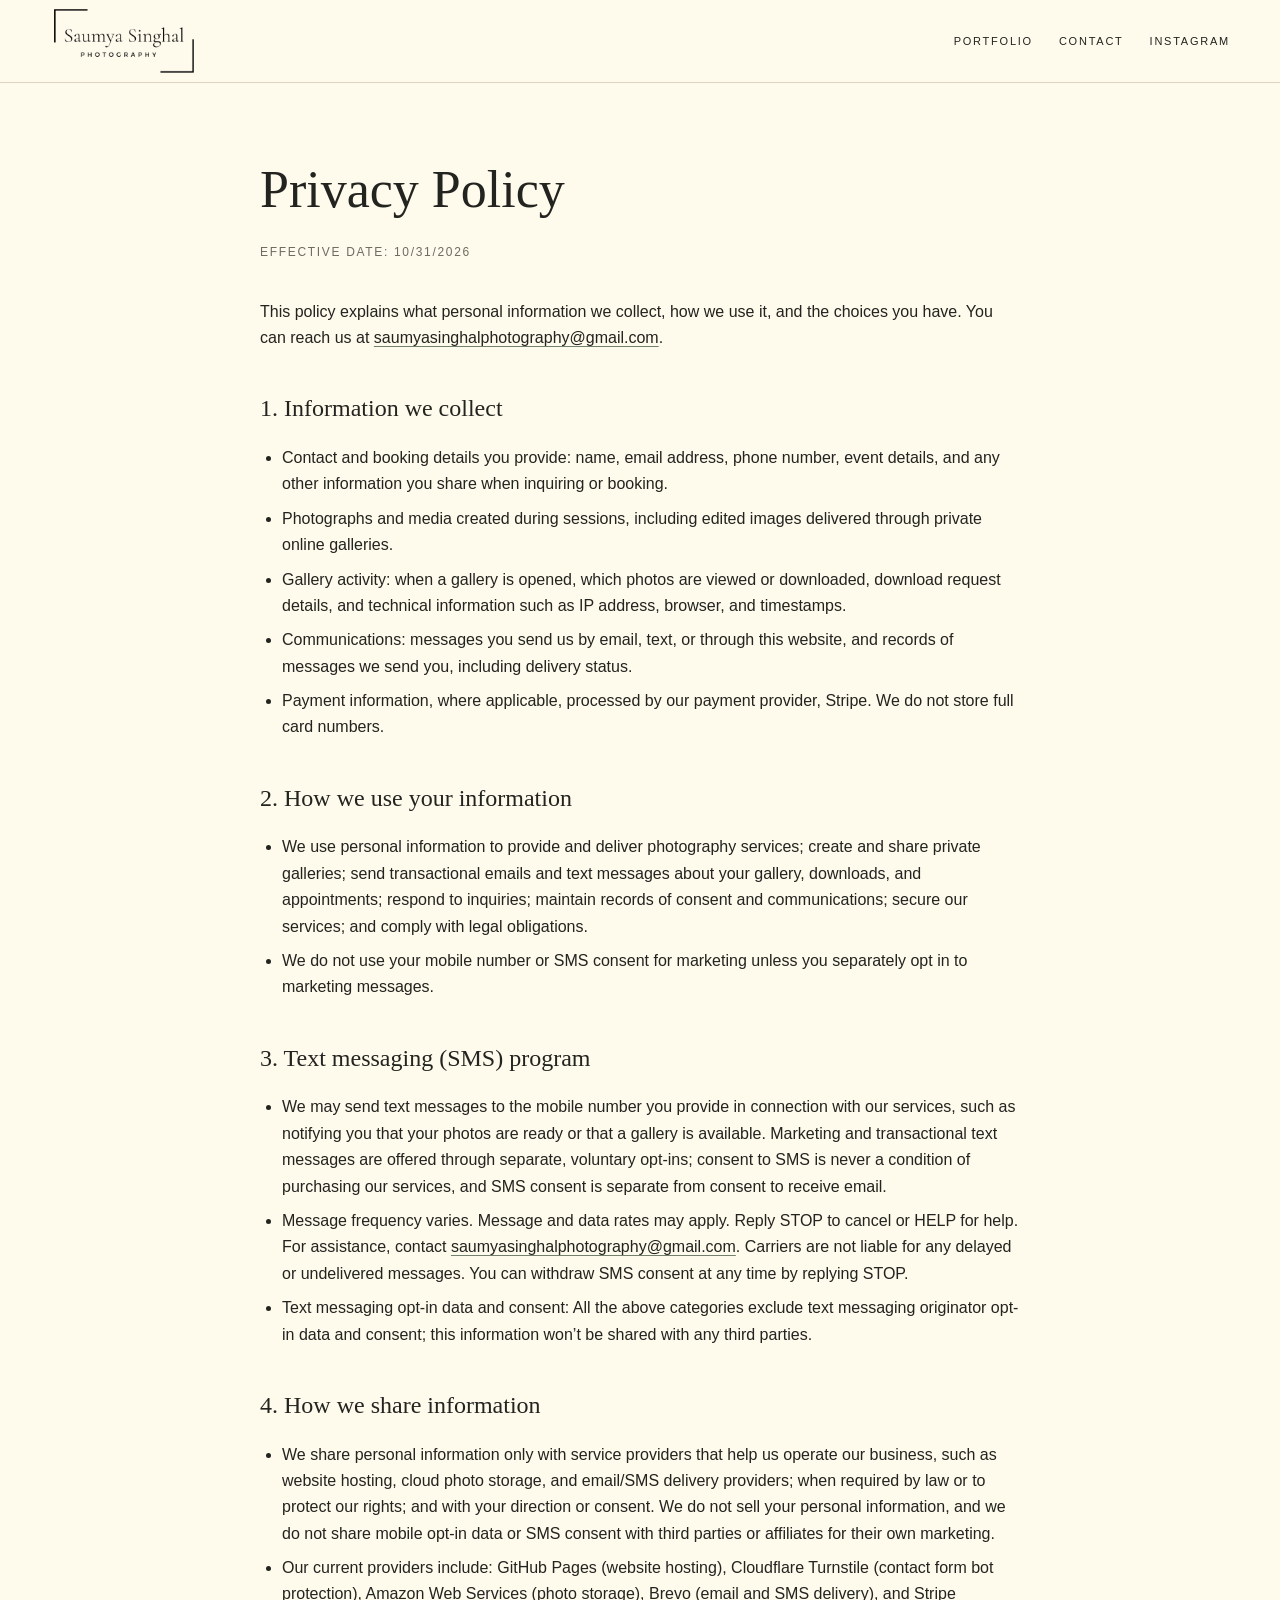
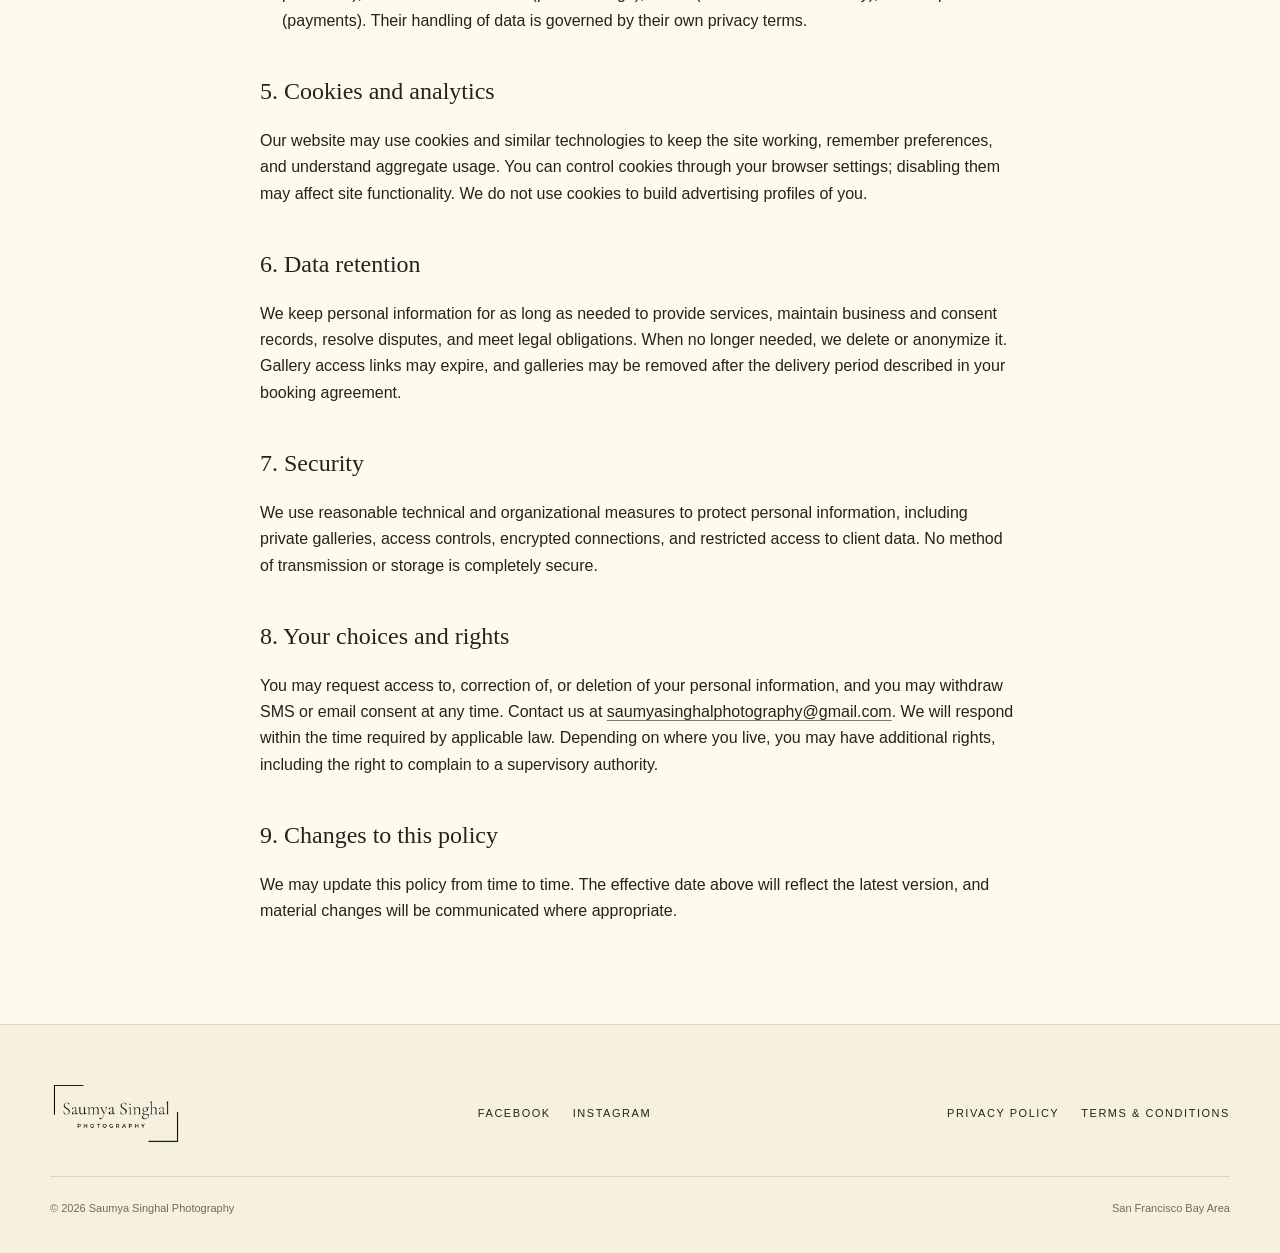
==== privacy-policy/index.html @ 8bdfc748 "Add static marketing site - Recreate the studio site as plain HTML/CSS/JS with no build step - Pull " ====
<!doctype html>
<html lang="en">
<head>
  <meta charset="utf-8">
  <meta name="viewport" content="width=device-width, initial-scale=1">
  <title>Privacy Policy | Saumya Singhal Photography</title>
  <meta name="description" content="How Saumya Singhal Photography collects, uses, and protects your personal information.">
  <link rel="canonical" href="https://saumyasinghal.photography/privacy-policy/">
  <meta name="theme-color" content="#fefaec">
  <link rel="icon" href="../assets/favicon.png" sizes="64x64" type="image/png">
  <link rel="stylesheet" href="../css/site.css">
  <script src="../js/site.js" defer></script>
</head>
<body>
  <a class="skip-link" href="#main">Skip to content</a>
  <header class="site-header">
    <div class="wrap">
      <a class="brand" href="../" aria-label="Saumya Singhal Photography home">
        <img src="../assets/logo.png" alt="Saumya Singhal Photography" width="424" height="206">
      </a>
      <button aria-controls="site-nav" aria-expanded="false" class="nav-toggle" type="button">Menu</button>
      <nav aria-label="Main" class="site-nav" id="site-nav">
        <a href="../#portfolio">Portfolio</a>
        <a href="../#contact">Contact</a>
        <a href="https://www.instagram.com/saumyasinghalphotography" rel="noreferrer" target="_blank">Instagram</a>
      </nav>
    </div>
  </header>

  <main class="legal" id="main">
    <div class="wrap">
      <h1>Privacy Policy</h1>
      <p class="effective">Effective date: 10/31/2026</p>

      <p>This policy explains what personal information we collect, how we use it, and the choices you have. You can reach us at <a href="mailto:saumyasinghalphotography@gmail.com">saumyasinghalphotography@gmail.com</a>.</p>

      <h2>1. Information we collect</h2>
      <ul>
        <li>Contact and booking details you provide: name, email address, phone number, event details, and any other information you share when inquiring or booking.</li>
        <li>Photographs and media created during sessions, including edited images delivered through private online galleries.</li>
        <li>Gallery activity: when a gallery is opened, which photos are viewed or downloaded, download request details, and technical information such as IP address, browser, and timestamps.</li>
        <li>Communications: messages you send us by email, text, or through this website, and records of messages we send you, including delivery status.</li>
        <li>Payment information, where applicable, processed by our payment provider, Stripe. We do not store full card numbers.</li>
      </ul>

      <h2>2. How we use your information</h2>
      <ul>
        <li>We use personal information to provide and deliver photography services; create and share private galleries; send transactional emails and text messages about your gallery, downloads, and appointments; respond to inquiries; maintain records of consent and communications; secure our services; and comply with legal obligations.</li>
        <li>We do not use your mobile number or SMS consent for marketing unless you separately opt in to marketing messages.</li>
      </ul>

      <h2>3. Text messaging (SMS) program</h2>
      <ul>
        <li>We may send text messages to the mobile number you provide in connection with our services, such as notifying you that your photos are ready or that a gallery is available. Marketing and transactional text messages are offered through separate, voluntary opt-ins; consent to SMS is never a condition of purchasing our services, and SMS consent is separate from consent to receive email.</li>
        <li>Message frequency varies. Message and data rates may apply. Reply STOP to cancel or HELP for help. For assistance, contact <a href="mailto:saumyasinghalphotography@gmail.com">saumyasinghalphotography@gmail.com</a>. Carriers are not liable for any delayed or undelivered messages. You can withdraw SMS consent at any time by replying STOP.</li>
        <li>Text messaging opt-in data and consent: All the above categories exclude text messaging originator opt-in data and consent; this information won’t be shared with any third parties.</li>
      </ul>

      <h2>4. How we share information</h2>
      <ul>
        <li>We share personal information only with service providers that help us operate our business, such as website hosting, cloud photo storage, and email/SMS delivery providers; when required by law or to protect our rights; and with your direction or consent. We do not sell your personal information, and we do not share mobile opt-in data or SMS consent with third parties or affiliates for their own marketing.</li>
        <li>Our current providers include: GitHub Pages (website hosting), Cloudflare Turnstile (contact form bot protection), Amazon Web Services (photo storage), Brevo (email and SMS delivery), and Stripe (payments). Their handling of data is governed by their own privacy terms.</li>
      </ul>

      <h2>5. Cookies and analytics</h2>
      <p>Our website may use cookies and similar technologies to keep the site working, remember preferences, and understand aggregate usage. You can control cookies through your browser settings; disabling them may affect site functionality. We do not use cookies to build advertising profiles of you.</p>

      <h2>6. Data retention</h2>
      <p>We keep personal information for as long as needed to provide services, maintain business and consent records, resolve disputes, and meet legal obligations. When no longer needed, we delete or anonymize it. Gallery access links may expire, and galleries may be removed after the delivery period described in your booking agreement.</p>

      <h2>7. Security</h2>
      <p>We use reasonable technical and organizational measures to protect personal information, including private galleries, access controls, encrypted connections, and restricted access to client data. No method of transmission or storage is completely secure.</p>

      <h2>8. Your choices and rights</h2>
      <p>You may request access to, correction of, or deletion of your personal information, and you may withdraw SMS or email consent at any time. Contact us at <a href="mailto:saumyasinghalphotography@gmail.com">saumyasinghalphotography@gmail.com</a>. We will respond within the time required by applicable law. Depending on where you live, you may have additional rights, including the right to complain to a supervisory authority.</p>

      <h2>9. Changes to this policy</h2>
      <p>We may update this policy from time to time. The effective date above will reflect the latest version, and material changes will be communicated where appropriate.</p>
    </div>
  </main>

  <footer class="site-footer">
    <div class="wrap">
      <div class="footer-inner">
        <a class="footer-brand" href="../" aria-label="Saumya Singhal Photography home">
          <img src="../assets/logo.png" alt="Saumya Singhal Photography" width="424" height="206">
        </a>
        <nav aria-label="Social" class="footer-links">
          <a href="https://www.facebook.com/101149165152629" rel="noreferrer" target="_blank">Facebook</a>
          <a href="https://www.instagram.com/saumyasinghalphotography" rel="noreferrer" target="_blank">Instagram</a>
        </nav>
        <nav aria-label="Legal" class="footer-links">
          <a href="../privacy-policy/">Privacy Policy</a>
          <a href="../terms-conditions/">Terms &amp; Conditions</a>
        </nav>
      </div>
      <div class="footer-bottom">
        <span>&copy; <span id="year">2026</span> Saumya Singhal Photography</span>
        <span>San Francisco Bay Area</span>
      </div>
    </div>
  </footer>
</body>
</html>
---- css/site.css ----
/* Saumya Singhal Photography — static site styles. */

:root {
  --cream: #fefaec;
  --cream-deep: #f6f0df;
  --ink: #23231f;
  --muted: #6f6b60;
  --line: #ddd5c2;
  --sage: #71816d;
  --sage-dark: #5c6b58;
  --white: #fffdf6;
  --shadow: 0 18px 50px rgb(35 35 31 / 14%);
  --serif: Georgia, "Times New Roman", serif;
  --sans: "Helvetica Neue", Arial, "Segoe UI", Roboto, sans-serif;
}

* {
  box-sizing: border-box;
}

html {
  scroll-behavior: smooth;
}

body {
  margin: 0;
  background: var(--cream);
  color: var(--ink);
  font-family: var(--sans);
  font-size: 16px;
  line-height: 1.65;
}

img {
  display: block;
  max-width: 100%;
  height: auto;
}

a {
  color: inherit;
  text-decoration-color: var(--sage);
  text-underline-offset: 3px;
}

a:hover {
  color: var(--sage-dark);
}

:focus-visible {
  outline: 2px solid var(--sage-dark);
  outline-offset: 3px;
}

.skip-link {
  position: absolute;
  top: -60px;
  left: 16px;
  z-index: 100;
  padding: 10px 16px;
  background: var(--ink);
  color: var(--cream);
  text-decoration: none;
}

.skip-link:focus {
  top: 12px;
}

.wrap {
  width: min(1180px, calc(100% - 48px));
  margin: 0 auto;
}

/* Header */

.site-header {
  position: sticky;
  top: 0;
  z-index: 40;
  background: rgb(254 250 236 / 94%);
  border-bottom: 1px solid var(--line);
  backdrop-filter: blur(8px);
}

.site-header .wrap {
  display: flex;
  min-height: 82px;
  align-items: center;
  justify-content: space-between;
  gap: 24px;
}

.brand img {
  width: 148px;
  height: auto;
}

.site-nav {
  display: flex;
  align-items: center;
  gap: 26px;
  font-size: 11px;
  letter-spacing: 0.16em;
  text-transform: uppercase;
}

.site-nav a {
  text-decoration: none;
}

.site-nav a:hover {
  text-decoration: underline;
}

.nav-toggle {
  display: none;
  padding: 8px 12px;
  border: 1px solid var(--line);
  background: transparent;
  color: var(--ink);
  font: inherit;
  font-size: 11px;
  letter-spacing: 0.12em;
  text-transform: uppercase;
}

.button {
  display: inline-block;
  padding: 14px 28px;
  border: 1px solid var(--ink);
  background: var(--ink);
  color: var(--cream);
  font-size: 11px;
  letter-spacing: 0.16em;
  text-decoration: none;
  text-transform: uppercase;
  transition: background 150ms ease, color 150ms ease;
}

.button:hover {
  background: transparent;
  color: var(--ink);
}

/* Hero */

.hero {
  position: relative;
  display: grid;
  min-height: min(760px, 88vh);
  align-items: end;
  overflow: hidden;
  background: var(--ink);
}

.hero-image {
  position: absolute;
  inset: 0;
  width: 100%;
  height: 100%;
  object-fit: cover;
  opacity: 0.74;
}

.hero-copy {
  position: relative;
  z-index: 1;
  width: min(640px, calc(100% - 48px));
  margin: 0 auto;
  padding: 96px 0 72px;
  color: var(--white);
  text-align: center;
  text-shadow: 0 2px 20px rgb(0 0 0 / 35%);
}

.eyebrow {
  margin: 0 0 14px;
  font-size: 10px;
  letter-spacing: 0.26em;
  text-transform: uppercase;
}

.hero h1 {
  margin: 0 0 18px;
  font-family: var(--serif);
  font-size: clamp(44px, 7vw, 84px);
  font-weight: 400;
  letter-spacing: -0.02em;
  line-height: 1;
}

.hero p {
  max-width: 560px;
  margin: 0 auto 30px;
  font-size: 16px;
  line-height: 1.75;
}

.hero .button {
  border-color: var(--cream);
  background: var(--cream);
  color: var(--ink);
}

.hero .button:hover {
  background: transparent;
  color: var(--cream);
}

/* Sections */

.section {
  padding: 84px 0;
}

.section + .section {
  border-top: 1px solid var(--line);
}

.section-heading {
  max-width: 640px;
  margin: 0 auto 52px;
  text-align: center;
}

.section-heading h2 {
  margin: 0;
  font-family: var(--serif);
  font-size: clamp(30px, 4vw, 46px);
  font-weight: 400;
  letter-spacing: -0.02em;
  line-height: 1.15;
}

.section-heading p:last-child {
  margin-bottom: 0;
  color: var(--muted);
}

/* Portfolio */

.portfolio-group + .portfolio-group {
  margin-top: 64px;
}

.portfolio-group h3 {
  margin: 0 0 6px;
  font-family: var(--serif);
  font-size: clamp(24px, 3vw, 32px);
  font-weight: 400;
}

.portfolio-group .group-copy {
  margin: 0 0 22px;
  color: var(--muted);
  font-size: 14px;
}

.gallery-grid {
  display: grid;
  grid-template-columns: repeat(3, minmax(0, 1fr));
  gap: 16px;
}

.gallery-item {
  padding: 0;
  border: 0;
  background: var(--cream-deep);
  cursor: zoom-in;
  overflow: hidden;
}

.gallery-item img {
  width: 100%;
  height: 100%;
  aspect-ratio: 4 / 5;
  object-fit: cover;
  transition: transform 400ms ease, opacity 400ms ease;
}

.gallery-item:hover img {
  opacity: 0.92;
  transform: scale(1.02);
}

/* Contact */

.contact .wrap {
  display: grid;
  grid-template-columns: minmax(0, 0.8fr) minmax(0, 1.2fr);
  gap: 64px;
  align-items: start;
}

.contact-intro h2 {
  margin: 0 0 18px;
  font-family: var(--serif);
  font-size: clamp(32px, 4vw, 48px);
  font-weight: 400;
  letter-spacing: -0.02em;
  line-height: 1.1;
}

.contact-intro p {
  color: var(--muted);
}

.contact-details {
  margin-top: 28px;
  font-size: 14px;
}

.contact-details a {
  font-weight: 600;
}

.contact-form {
  display: grid;
  gap: 18px;
}

.field-row {
  display: grid;
  grid-template-columns: repeat(2, minmax(0, 1fr));
  gap: 18px;
}

.field {
  display: grid;
  gap: 7px;
  color: var(--muted);
  font-size: 10px;
  letter-spacing: 0.14em;
  text-transform: uppercase;
}

.field input,
.field textarea {
  width: 100%;
  padding: 12px 14px;
  border: 1px solid var(--line);
  border-radius: 0;
  background: var(--white);
  color: var(--ink);
  font: inherit;
  font-size: 15px;
  letter-spacing: normal;
  text-transform: none;
}

.field textarea {
  min-height: 130px;
  resize: vertical;
}

.field input:focus,
.field textarea:focus {
  border-color: var(--sage);
  outline: 2px solid rgb(113 129 109 / 25%);
}

.honeypot {
  position: absolute;
  left: -9999px;
  width: 1px;
  height: 1px;
  overflow: hidden;
}

.form-footer {
  display: flex;
  flex-wrap: wrap;
  align-items: center;
  justify-content: space-between;
  gap: 16px;
}

.form-footer .button {
  cursor: pointer;
}

.form-footer .button[disabled] {
  cursor: wait;
  opacity: 0.6;
}

.form-note {
  margin: 0;
  color: var(--muted);
  font-size: 11px;
  line-height: 1.6;
}

.form-status {
  margin: 0;
  padding: 12px 14px;
  border: 1px solid var(--line);
  font-size: 14px;
}

.form-status:empty {
  display: none;
}

.form-status[data-state="error"] {
  border-color: #b46b5f;
  background: #f7e8e4;
  color: #7d3b31;
}

.form-status[data-state="success"] {
  border-color: var(--sage);
  background: #edf2ea;
  color: #3f513c;
}

.turnstile-wrap {
  min-height: 65px;
}

/* Footer */

.site-footer {
  padding: 56px 0 36px;
  border-top: 1px solid var(--line);
  background: var(--cream-deep);
}

.footer-inner {
  display: flex;
  flex-wrap: wrap;
  align-items: center;
  justify-content: space-between;
  gap: 24px;
}

.footer-brand img {
  width: 132px;
}

.footer-links {
  display: flex;
  flex-wrap: wrap;
  gap: 22px;
  font-size: 11px;
  letter-spacing: 0.14em;
  text-transform: uppercase;
}

.footer-links a {
  text-decoration: none;
}

.footer-links a:hover {
  text-decoration: underline;
}

.footer-bottom {
  display: flex;
  flex-wrap: wrap;
  justify-content: space-between;
  gap: 12px;
  margin-top: 30px;
  padding-top: 22px;
  border-top: 1px solid var(--line);
  color: var(--muted);
  font-size: 11px;
}

/* Lightbox */

.lightbox {
  width: min(1100px, calc(100% - 32px));
  max-width: none;
  max-height: calc(100vh - 40px);
  padding: 0;
  border: 0;
  background: transparent;
  color: var(--white);
}

.lightbox::backdrop {
  background: rgb(20 20 18 / 92%);
}

.lightbox figure {
  display: grid;
  margin: 0;
  gap: 12px;
  justify-items: center;
}

.lightbox img {
  max-height: calc(100vh - 140px);
  width: auto;
  max-width: 100%;
  object-fit: contain;
}

.lightbox figcaption {
  font-size: 12px;
  letter-spacing: 0.12em;
  text-transform: uppercase;
}

.lightbox-close,
.lightbox-prev,
.lightbox-next {
  position: fixed;
  display: grid;
  width: 46px;
  height: 46px;
  place-items: center;
  border: 1px solid rgb(255 255 255 / 35%);
  border-radius: 50%;
  background: rgb(0 0 0 / 35%);
  color: var(--white);
  font-size: 22px;
  line-height: 1;
  cursor: pointer;
}

.lightbox-close {
  top: 20px;
  right: 20px;
}

.lightbox-prev {
  top: 50%;
  left: 18px;
  transform: translateY(-50%);
}

.lightbox-next {
  top: 50%;
  right: 18px;
  transform: translateY(-50%);
}

/* Legal pages */

.legal {
  padding: 64px 0 84px;
}

.legal .wrap {
  width: min(760px, calc(100% - 48px));
}

.legal h1 {
  margin: 0 0 10px;
  font-family: var(--serif);
  font-size: clamp(34px, 5vw, 52px);
  font-weight: 400;
}

.legal .effective {
  margin: 0 0 36px;
  color: var(--muted);
  font-size: 12px;
  letter-spacing: 0.14em;
  text-transform: uppercase;
}

.legal h2 {
  margin: 38px 0 10px;
  font-family: var(--serif);
  font-size: 24px;
  font-weight: 400;
}

.legal ul {
  padding-left: 22px;
}

.legal li {
  margin-bottom: 8px;
}

/* Responsive */

@media (max-width: 860px) {
  .nav-toggle {
    display: inline-block;
  }

  .site-nav {
    display: none;
    position: absolute;
    top: 82px;
    right: 0;
    left: 0;
    flex-direction: column;
    align-items: stretch;
    gap: 0;
    padding: 8px 24px 18px;
    border-bottom: 1px solid var(--line);
    background: var(--cream);
  }

  .site-nav[data-open="true"] {
    display: flex;
  }

  .site-nav a {
    padding: 12px 0;
    border-bottom: 1px solid var(--line);
  }

  .gallery-grid {
    grid-template-columns: repeat(2, minmax(0, 1fr));
  }

  .contact .wrap {
    grid-template-columns: minmax(0, 1fr);
    gap: 36px;
  }
}

@media (max-width: 560px) {
  .wrap {
    width: calc(100% - 32px);
  }

  .section {
    padding: 60px 0;
  }

  .field-row {
    grid-template-columns: minmax(0, 1fr);
  }

  .gallery-grid {
    gap: 10px;
  }

  .footer-inner,
  .footer-bottom {
    flex-direction: column;
    align-items: flex-start;
  }
}

@media (prefers-reduced-motion: reduce) {
  html {
    scroll-behavior: auto;
  }

  *,
  *::before,
  *::after {
    animation-duration: 0.01ms !important;
    transition-duration: 0.01ms !important;
  }
}

.lightbox-prev[hidden],
.lightbox-next[hidden] {
  display: none;
}
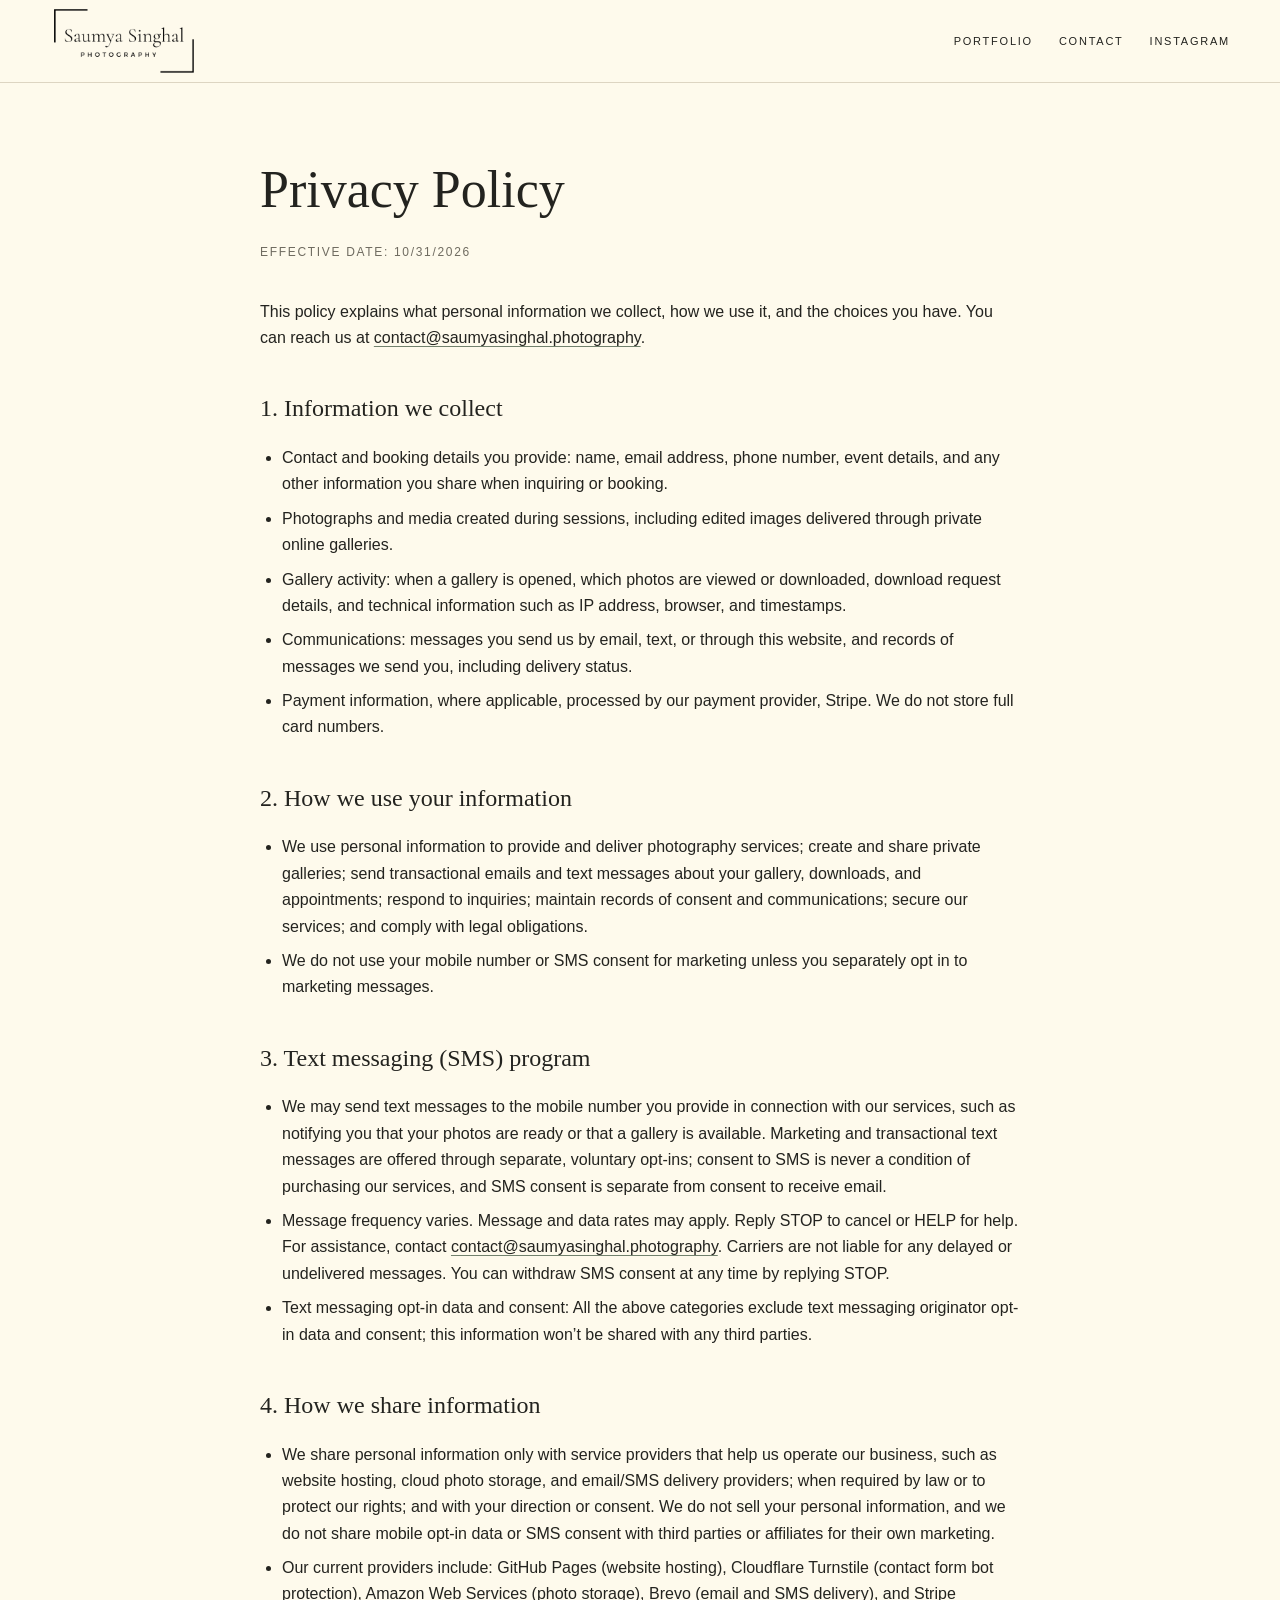
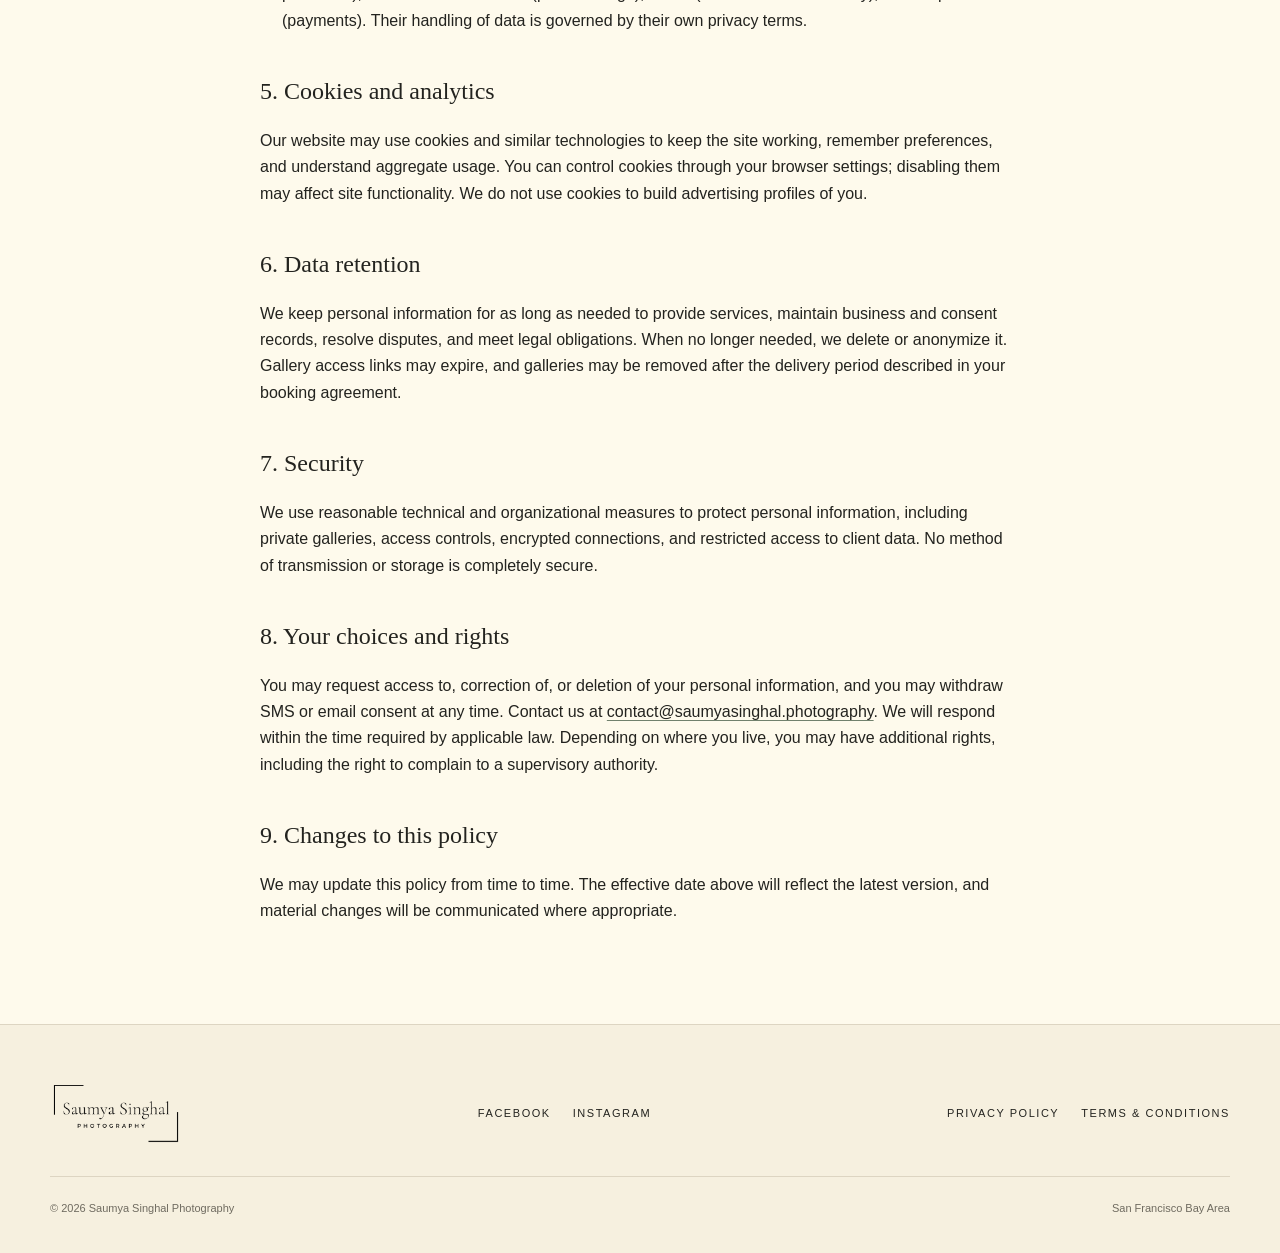
==== commit 9b7b0e5a: "Update contact email to contact@saumyasinghal.photography" ====
--- a/privacy-policy/index.html
+++ b/privacy-policy/index.html
@@ -32,7 +32,7 @@
       <h1>Privacy Policy</h1>
       <p class="effective">Effective date: 10/31/2026</p>
 
-      <p>This policy explains what personal information we collect, how we use it, and the choices you have. You can reach us at <a href="mailto:saumyasinghalphotography@gmail.com">saumyasinghalphotography@gmail.com</a>.</p>
+      <p>This policy explains what personal information we collect, how we use it, and the choices you have. You can reach us at <a href="mailto:contact@saumyasinghal.photography">contact@saumyasinghal.photography</a>.</p>
 
       <h2>1. Information we collect</h2>
       <ul>
@@ -52,7 +52,7 @@
       <h2>3. Text messaging (SMS) program</h2>
       <ul>
         <li>We may send text messages to the mobile number you provide in connection with our services, such as notifying you that your photos are ready or that a gallery is available. Marketing and transactional text messages are offered through separate, voluntary opt-ins; consent to SMS is never a condition of purchasing our services, and SMS consent is separate from consent to receive email.</li>
-        <li>Message frequency varies. Message and data rates may apply. Reply STOP to cancel or HELP for help. For assistance, contact <a href="mailto:saumyasinghalphotography@gmail.com">saumyasinghalphotography@gmail.com</a>. Carriers are not liable for any delayed or undelivered messages. You can withdraw SMS consent at any time by replying STOP.</li>
+        <li>Message frequency varies. Message and data rates may apply. Reply STOP to cancel or HELP for help. For assistance, contact <a href="mailto:contact@saumyasinghal.photography">contact@saumyasinghal.photography</a>. Carriers are not liable for any delayed or undelivered messages. You can withdraw SMS consent at any time by replying STOP.</li>
         <li>Text messaging opt-in data and consent: All the above categories exclude text messaging originator opt-in data and consent; this information won’t be shared with any third parties.</li>
       </ul>
 
@@ -72,7 +72,7 @@
       <p>We use reasonable technical and organizational measures to protect personal information, including private galleries, access controls, encrypted connections, and restricted access to client data. No method of transmission or storage is completely secure.</p>
 
       <h2>8. Your choices and rights</h2>
-      <p>You may request access to, correction of, or deletion of your personal information, and you may withdraw SMS or email consent at any time. Contact us at <a href="mailto:saumyasinghalphotography@gmail.com">saumyasinghalphotography@gmail.com</a>. We will respond within the time required by applicable law. Depending on where you live, you may have additional rights, including the right to complain to a supervisory authority.</p>
+      <p>You may request access to, correction of, or deletion of your personal information, and you may withdraw SMS or email consent at any time. Contact us at <a href="mailto:contact@saumyasinghal.photography">contact@saumyasinghal.photography</a>. We will respond within the time required by applicable law. Depending on where you live, you may have additional rights, including the right to complain to a supervisory authority.</p>
 
       <h2>9. Changes to this policy</h2>
       <p>We may update this policy from time to time. The effective date above will reflect the latest version, and material changes will be communicated where appropriate.</p>
--- a/css/site.css
+++ b/css/site.css
@@ -126,7 +126,9 @@
 }
 
 .button {
-  display: inline-block;
+  display: inline-flex;
+  align-items: center;
+  gap: 9px;
   padding: 14px 28px;
   border: 1px solid var(--ink);
   background: var(--ink);
@@ -136,6 +138,25 @@
   text-decoration: none;
   text-transform: uppercase;
   transition: background 150ms ease, color 150ms ease;
+}
+
+.button-spinner {
+  width: 13px;
+  height: 13px;
+  border: 2px solid currentColor;
+  border-right-color: transparent;
+  border-radius: 50%;
+  animation: button-spin 800ms linear infinite;
+}
+
+.button-spinner[hidden] {
+  display: none;
+}
+
+@keyframes button-spin {
+  to {
+    transform: rotate(360deg);
+  }
 }
 
 .button:hover {
@@ -659,3 +680,39 @@
 .lightbox-next[hidden] {
   display: none;
 }
+
+.form-fields {
+  display: grid;
+  gap: 18px;
+}
+
+.form-fields[hidden],
+.form-success[hidden] {
+  display: none;
+}
+
+.form-success {
+  display: grid;
+  justify-items: start;
+  gap: 14px;
+  padding: 34px;
+  border: 1px solid var(--sage);
+  background: #edf2ea;
+}
+
+.form-success h3 {
+  margin: 0;
+  color: var(--ink);
+  font-family: var(--serif);
+  font-size: clamp(28px, 4vw, 36px);
+  font-weight: 400;
+}
+
+.form-success p {
+  margin: 0;
+  color: #3f513c;
+}
+
+.form-success .eyebrow {
+  color: var(--sage-dark);
+}
